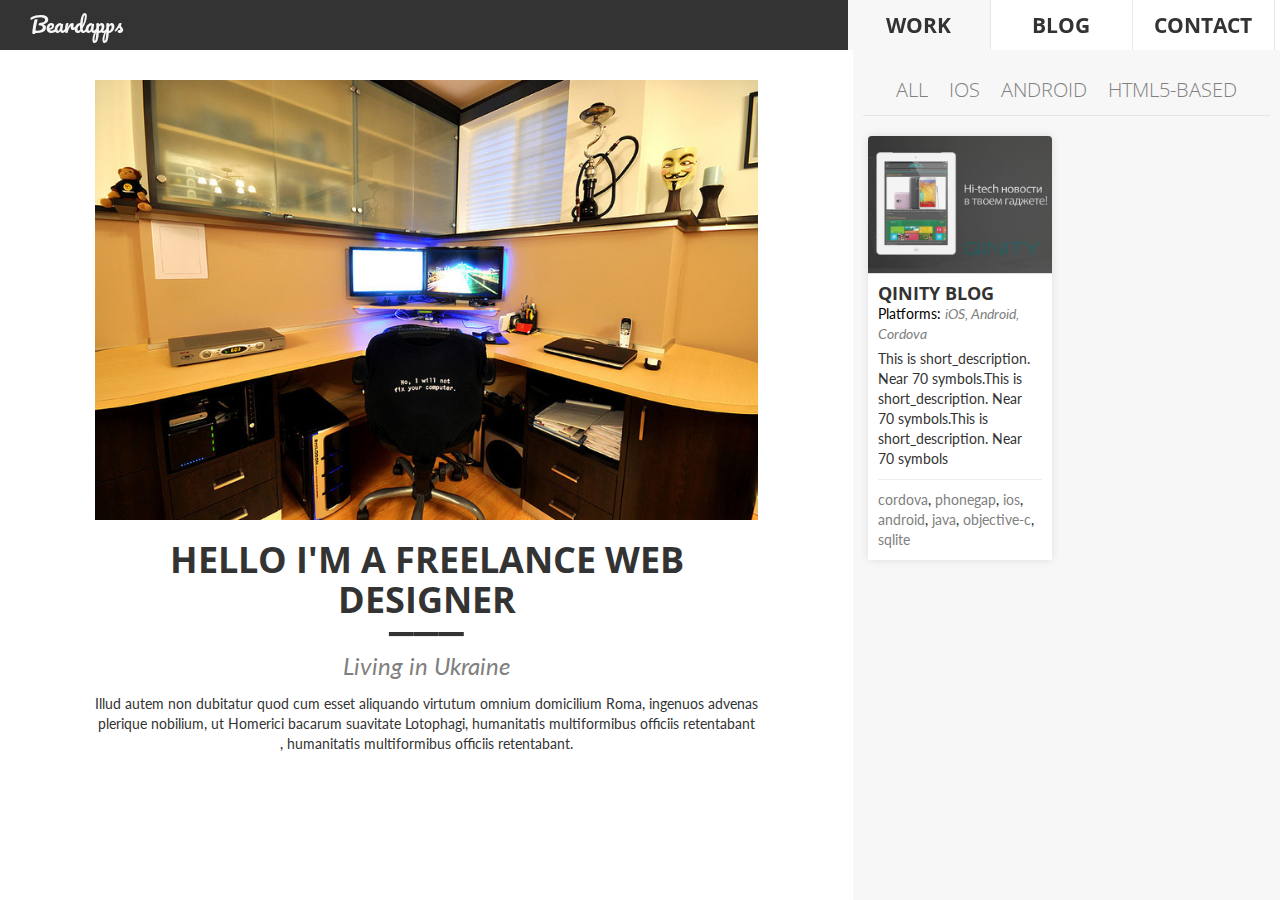
==== index.html @ c027e928 "First commit" ====
<!DOCTYPE html>
<html>
    <head>
    <meta charset="utf-8">
    <title>Welcome To My Portfolio - Eldun Malosanu</title>
    <link rel="icon" type="image/png" href="img/favicon.png">
    <meta name="viewport" content="width=device-width, initial-scale=1.0, maximum-scale=1.0, user-scalable=no">
    <!-- Bootstrap -->
    <link href="css/bootstrap.min.css" rel="stylesheet" media="screen">
    <link href="css/style.css" rel="stylesheet" media="screen">
    
    <!-- HTML5 shim and Respond.js IE8 support of HTML5 elements and media queries -->
    <!--[if lt IE 9]>
      <script src="js/bootstrap/respond.min.js"></script>
      <script src="js/bootstrap/html5shiv.js"></script>
    <![endif]-->
    
    </head>
    <body class="page-index">
        <div class="container" id="container">
        
            <div class="row top">
                <div class="col-lg-8 col-md-8 col-sm-7 col-left">
                    <div id="name" class="name"><a href="index.html"></a></div>
                </div>
                <div id="navbar" class="col-lg-4 col-md-4 col-sm-5 col-right"></div>
            </div>
            <div class="row bottom">
                <div class="col-lg-8 col-md-8 col-sm-7 col-left">
                    <div>
                        <section>
                            <div class="row text-center">
                                <div class="col-lg-12">
                                    
                                    <!--activity image-->
                                    <img class="img-responsive" style="width:100%" src="img/image-home-2.jpg" alt="Project header">
                                    
                                    <!--activity title -->
                                    <h1>hello i'm a freelance web designer</h1>
                                    <h1 class="spacer">___</h1>
                                    
                                    <!--activity descritpion-->
                                    <p class="work">Living in Ukraine</p>
                                    <p>Illud autem non dubitatur quod cum esset aliquando virtutum omnium domicilium Roma, ingenuos advenas plerique nobilium, ut Homerici bacarum suavitate Lotophagi, humanitatis multiformibus officiis retentabant , humanitatis multiformibus officiis retentabant.</p>
                                
                                </div>
                            </div>   
                        </section>
                    </div>
                </div>
                <div class="col-lg-4 col-md-4 col-sm-5 col-right">
                    <div id="scroll-shadow"></div>
                    
                    <h1 class="visible-xs section-header">Last work</h1>
                    <h1 class="visible-xs text-center spacer">___</h1>
                    
                    <!--work choice-->
                    <div id="item-choice" class="item-choice"></div>
                    
                    <section class="row" id="Grid"></section>

                    <a class="btn btn-block scroll-top visible-xs">
                        <img src="img/icon/icon-chevron.png" alt="Scroll top">
                    </a>
                </div>
            </div>                        
        </div>  
                
        <script src="js/jquery.js"></script>
        
        <!-- FASTCLICK -->
        <script src="js/plugins/fastclick/fastclick.js"></script>
        <!-- SMOOTH SCROLL -->
        <script src="js/plugins/smooth-scroll/jquery.smooth-scroll.min.js"></script>
        <!-- MIXITUP -->
        <script src="js/plugins/mixitup/jquery.mixitup.min.js"></script>
        
        <script src="js/main.js"></script>
    </body>
</html>
---- css/style.css ----
@import url(http://fonts.googleapis.com/css?family=Lato:300,400,400italic|Open+Sans+Condensed:300,700|Pacifico);
body {
  font-family: 'Lato', sans-serif;
}
.heading {
  font-family: 'Open Sans Condensed', sans-serif;
}
h1,
h2,
h3,
h4,
ul.pager {
  font-family: 'Open Sans Condensed', sans-serif;
  text-transform: uppercase;
  font-weight: 700 !important;
}
.spacer {
  margin: 0;
  font-size: 60px;
  top: -35px;
  line-height: 20px;
  position: relative;
}
.social {
  background-color: #333333;
}
.social:hover {
  background-color: #0d0d0d;
}
input:focus {
  outline: none;
  border: none !important;
  box-shadow: none !important;
}
textarea {
  resize: none;
}
textarea:focus {
  outline: none;
  border: none !important;
  box-shadow: none !important;
}
.form-control {
  border: none;
  border-radius: 0;
  box-shadow: none;
  -webkit-transition: none;
  transition: none;
}
.btn-grey {
  background: #e6e6e6;
  color: #808080;
}
.btn-grey:hover {
  color: #333333;
  background: #cccccc;
}
::-webkit-scrollbar {
  width: 12px;
}
::-webkit-scrollbar-track {
  background: #e6e6e6;
}
::-webkit-scrollbar-thumb {
  background: #cccccc;
}
::-webkit-scrollbar-thumb:window-inactive {
  background: #cccccc;
}
#Grid .mix {
  opacity: 0;
  display: none;
}
a.scroll-top {
  background: #fff;
  -webkit-border-radius: 0;
  -moz-border-radius: 0;
  border-radius: 0;
  -webkit-background-clip: padding-box;
  -moz-background-clip: padding;
  background-clip: padding-box;
  border: none;
  padding: 15px 0;
}
.carousel-image {
  max-width: 120%;
  vertical-align: middle;
  top: -9999px;
  bottom: -9999px;
  left: -9999px;
  right: -9999px;
  margin: auto;
  max-width: 100%;
  max-height: 100%;
}
a.scroll-top img {
  width: 60px;
}
.load-more+.scroll-top {
  margin-top: 0;
}
html,
body,
.container {
  height: 100%;
}
.container {
  width: 100%;
  max-width: 100%;
  margin: 0;
  padding: 0;
}
@media (min-width: 768px) {
  .container {
    width: 100%;
    max-width: 100%;
  }
}
@media (min-width: 992px) {
  .container {
    width: 100%;
    max-width: 100%;
  }
}
@media (min-width: 1200px) {
  .container {
    width: 100%;
    max-width: 100%;
  }
}
.row {
  margin: 0;
}
.row.top {
  position: static;
}
@media (min-width: 768px) {
  .row.top {
    position: fixed;
    width: 100%;
  }
}
.row.top .col-left .name {
  font-family: 'Pacifico', cursive;
  font-size: 1.5em;
  padding: 10px 30px;
  margin-bottom: 0;
  background: #333333;
}
.row.top .col-left .name a {
  color: #f7f7f7;
  text-decoration: none;
}
.row.top .col-right nav {
  border-bottom: 1px solid #e6e6e6;
}
@media (min-width: 768px) {
  .row.top .col-right nav {
    border: none;
  }
}
.row.top .col-right nav .list-inline {
  display: table;
  width: 100%;
  text-align: center;
  margin-bottom: 0;
}
.row.top .col-right nav .list-inline li {
  display: table-cell;
  padding: 0;
  width: 25%;
}
.row.top .col-right nav .list-inline li.last a {
  display: inline;
  border: none;
}
.row.top .col-right nav .list-inline li.last a:hover {
  background: #fff;
}
.row.top .col-right nav .list-inline li.active {
  background: #f7f7f7;
}
.row.top .col-right nav .list-inline li.active a:hover {
  background: #f7f7f7;
}
.row.top .col-right nav .list-inline li a {
  display: block;
  font-family: 'Open Sans Condensed', sans-serif;
  font-weight: bold;
  text-transform: uppercase;
  color: #333333;
  border-right: 1px solid #e6e6e6;
  padding: 10px 0;
  font-size: 16px;
}
@media (min-width: 768px) and (max-width: 992px) {
  .row.top .col-right nav .list-inline li a {
    padding: 14px 0;
  }
}
@media (min-width: 992px) {
  .row.top .col-right nav .list-inline li a {
    font-size: 21px;
  }
}
@media (min-width: 468px) and (max-width: 768px) {
  .row.top .col-right nav .list-inline li a {
    font-size: 21px;
  }
}
.row.top .col-right nav .list-inline li a:hover {
  color: #0d0d0d;
  text-decoration: none;
  background: #e6e6e6;
}
.row.top .col-right .social {
  position: relative;
  top: -3px;
  width: 24px;
  height: 24px;
}
@media (min-width: 992px) {
  .row.top .col-right .social {
    width: 32px;
    height: 32px;
  }
}
@media (min-width: 468px) and (max-width: 768px) {
  .row.top .col-right .social {
    width: 32px;
    height: 32px;
  }
}
.row.bottom {
  padding-top: 0;
  height: 100%;
}
@media (min-width: 768px) {
  .row.bottom {
    padding-top: 50px;
  }
}
.row.bottom .col-left ul.pager li > a {
  -webkit-border-radius: 0;
  -moz-border-radius: 0;
  border-radius: 0;
  -webkit-background-clip: padding-box;
  -moz-background-clip: padding;
  background-clip: padding-box;
  border: none;
  font-size: 25px;
  color: #333333;
}
.row.bottom .col-left ul.pager li > a:hover {
  color: #0d0d0d;
  background-color: #f7f7f7;
}
.row.bottom .col-left ul.pager .disabled > a {
  color: #cccccc;
}
.row.bottom .col-left ul.pager .disabled > a:hover {
  color: #cccccc;
  background-color: #fff;
}
.row.bottom .col-left .share {
  margin: 0;
}
.row.bottom .col-left .social {
  width: 30px;
}
.row.bottom .col-left hr.sm {
  margin-top: 10px;
  margin-bottom: 10px;
}
.row.bottom .col-left label {
  font-weight: 400;
}
.row.bottom .col-left .work {
  font-size: 24px;
  font-style: italic;
  color: #808080;
}
.row.bottom .col-left section {
  padding: 30px 20px;
}
@media (min-width: 1200px) {
  .row.bottom .col-left section {
    padding: 30px 80px;
  }
}
@media (min-width: 992px) and (max-width: 1200px) {
  .row.bottom .col-left section {
    padding: 30px 40px;
  }
}
.row.bottom .col-left section .article-date {
  color: #cccccc;
  margin-bottom: 5px;
  font-style: italic;
  font-size: 24px;
}
.row.bottom .col-left section .article-tags a,
.row.bottom .col-left section .item-tags a {
  color: #808080;
}
.row.bottom .col-left section .article-tags a:hover,
.row.bottom .col-left section .item-tags a:hover {
  color: #333333;
  text-decoration: none;
}
.row.bottom .col-left section .comment-date {
  color: #cccccc;
  margin-bottom: 5px;
  font-style: italic;
  font-size: 15px;
}
.row.bottom .col-left section .media-heading {
  margin: 0;
}
.row.bottom .col-right {
  background-color: #f7f7f7;
  border-top: 4px solid #e6e6e6;
}
@media (min-width: 768px) {
  .row.bottom .col-right {
    border: none;
  }
}
.row.bottom .col-right .item-choice {
  padding: 10px 10px 0 10px;
  text-align: center;
}
.row.bottom .col-right .item-choice a {
  font-family: 'Open Sans Condensed', sans-serif;
  font-size: 16px;
  font-weight: 300;
  color: #808080;
  text-transform: uppercase;
  text-align: center;
  padding: 5px;
}
@media (min-width: 468px) {
  .row.bottom .col-right .item-choice a {
    font-size: 20px;
    padding: 8px;
  }
}
@media (min-width: 768px) and (max-width: 1200px) {
  .row.bottom .col-right .item-choice a {
    font-size: 16px;
    padding: 5px;
  }
}
.row.bottom .col-right .item-choice a:hover,
.row.bottom .col-right .item-choice a:focus {
  text-decoration: none;
  color: #0d0d0d;
}
.row.bottom .col-right .item-choice hr {
  margin-top: 10px;
  margin-bottom: 0;
  border-color: #e6e6e6;
}
.row.bottom .col-right .spacer {
  margin-bottom: 40px;
}
.row.bottom .col-right .load-more {
  padding: 20px 0;
  -webkit-border-radius: 0px;
  -moz-border-radius: 0px;
  border-radius: 0px;
  -webkit-background-clip: padding-box;
  -moz-background-clip: padding;
  background-clip: padding-box;
  border: none;
  background: #e6e6e6;
  font-size: 24px;
  font-family: 'Open Sans Condensed', sans-serif;
}
.row.bottom .col-right .load-more:hover {
  background: #f7f7f7;
}
.row.bottom .col-right .social {
  margin-right: 10px;
  width: 32px;
  height: 32px;
}
@media (min-width: 468px) {
  .row.bottom .col-right .social {
    width: 48px;
    height: 48px;
  }
}
.row.bottom .col-right .list-group {
  padding-bottom: 25px;
}
.row.bottom .col-right .list-group-item {
  margin: 5px 10px;
  padding: 0px;
  border: 1px solid #f7f7f7;
  font-size: 16px;
}
.row.bottom .col-right .list-group-item:hover {
  color: #0d0d0d;
  background: #e6e6e6;
}
.row.bottom .col-right .list-group-item:first-child {
  background-color: #f7f7f7;
  padding: 10px;
  margin-top: 0px;
}
@media (max-width: 468px) {
  .row.bottom .col-right section.row .col-xs-6 {
    width: 100%;
  }
}
.row.bottom .col-right h1.section-header {
  text-align: center;
  margin-bottom: 10px;
}
.row.bottom .col-right section {
  padding-top: 20px;
}
.row.bottom .col-right section.blog {
  padding-top: 0;
}
.row.bottom .col-right section .media {
  padding: 20px 10px;
  border-bottom: 1px solid #e6e6e6;
  margin: 0;
}
.row.bottom .col-right section .media:hover {
  background: #fff;
}
.row.bottom .col-right section .media-body h4 {
  font-size: 24px;
}
.row.bottom .col-right section .media-body .article-category {
  font-size: 18px;
  font-style: italic;
  color: #808080;
  margin: 0;
}
.row.bottom .col-right section .media-body .article-description {
  color: #333333;
  margin: 0;
}
.row.bottom .col-right section .media-body .article-date {
  color: #cccccc;
  margin-bottom: 5px;
}
.row.bottom .col-right section .media-body .label {
  border-radius: 0;
  padding: .1em .4em .1em;
  background: #808080;
}
.row.bottom .col-right section .media-heading {
  margin: 0;
}
@media (min-width: 768px) and (max-width: 992px) {
  .row.bottom > div {
    height: 100%;
    overflow: auto;
    -webkit-overflow-scrolling: touch;
  }
}
@media (min-width: 992px) {
  .row.bottom > div {
    height: 100%;
    overflow: auto;
  }
}
.row.top > div,
.row.bottom > div {
  padding: 0;
}
.panel.btn-footer .panel-footer {
  padding: 0;
}
.panel.btn-footer .panel-footer .btn {
  border-radius: 0;
}
.panel.contact .panel-body {
  background: #f7f7f7;
  border-radius: 4px;
}
.panel.contact.panel-default {
  border: none;
}
.panel.item {
  border: none;
  -webkit-box-shadow: 0 0 10px rgba(0,0,0,0.1);
  -moz-box-shadow: 0 0 10px rgba(0,0,0,0.1);
  box-shadow: 0 0 10px rgba(0,0,0,0.1);
}
.panel.item a {
  color: #333333;
}
.panel.item a:hover {
  color: #0d0d0d;
  text-decoration: none;
}
.panel.item hr {
  margin-top: 10px;
  margin-bottom: 10px;
}
.panel.item .panel-heading {
  padding: 0;
  background: #cccccc;
}
.panel.item .panel-body {
  background: #fff;
  padding: 0 10px;
}
.panel.item .item-img {
  border-top-right-radius: 4px;
  border-top-left-radius: 4px;
  opacity: 0.8;
  filter: alpha(opacity=80);
}
.panel.item .item-img:hover {
  opacity: 1;
  filter: alpha(opacity=100);
}
.panel.item .item-title {
  margin-bottom: 0;
}
.panel.item .item-category {
  font-style: italic;
  color: #808080;
  margin-bottom: 5px;
}
.panel.item .item-mail {
  font-size: 24px;
  background: #e6e6e6;
  padding: 30px 50px;
  text-align: center;
}
.panel.item .item-tags a {
  color: #808080;
}
.panel.item .item-tags a:hover {
  color: #333333;
  text-decoration: none;
}
.panel.item .item-social {
  margin-bottom: 10px;
}
@media (min-width: 768px) {
  #scroll-shadow:before {
    content: "";
    display: block;
    height: 16px;
    width: 100%;
    background: url("../img/gradient.png");
    position: fixed;
    z-index: 2;
  }
  #scroll-shadow:after {
    content: "";
    display: block;
    height: 16px;
    width: 100%;
    background: #f7f7f7;
    position: relative;
    z-index: 4;
  }
}
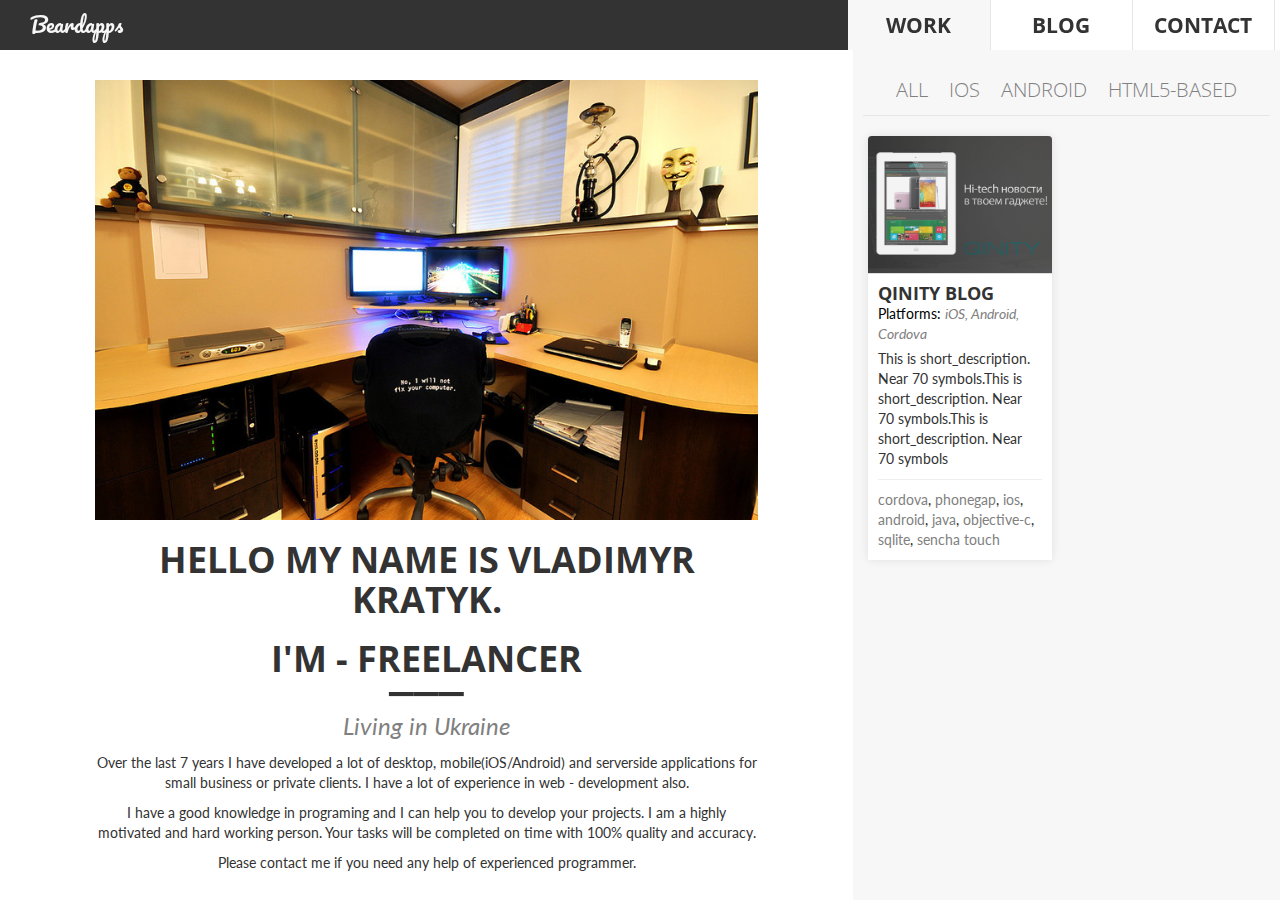
==== commit 41722f0e: "Add technology bar" ====
--- a/index.html
+++ b/index.html
@@ -36,12 +36,33 @@
                                     <img class="img-responsive" style="width:100%" src="img/image-home-2.jpg" alt="Project header">
                                     
                                     <!--activity title -->
-                                    <h1>hello i'm a freelance web designer</h1>
+                                    <h1>hello my name is vladimyr kratyk.</h1>
+                                    <h1>I'm - freelancer</h1>
                                     <h1 class="spacer">___</h1>
                                     
                                     <!--activity descritpion-->
                                     <p class="work">Living in Ukraine</p>
-                                    <p>Illud autem non dubitatur quod cum esset aliquando virtutum omnium domicilium Roma, ingenuos advenas plerique nobilium, ut Homerici bacarum suavitate Lotophagi, humanitatis multiformibus officiis retentabant , humanitatis multiformibus officiis retentabant.</p>
+                                    <p>Over the last 7 years I have developed a lot of desktop, mobile(iOS/Android) and serverside applications for small business or private clients.
+                                    I have a lot of experience in web - development also.</p>
+                                    <p>I have a good knowledge in programing and I can help you to develop your projects. I am a highly motivated and hard working person. Your tasks will be completed on time with 100% quality and accuracy.</p> 
+                                    <p>Please contact me if you need any help of experienced programmer.</p>
+
+                                    <section id="tech" class="tech">
+                                        <h2 class="text-center">TECHNOLOGIES WHICH I USE</h2> 
+                                        <ul class="unstyled inline text-center">  
+                                            <li><img src="img/technology/android.png" alt=""></li>
+                                            <li><img src="img/technology/ios.png" alt=""></li>
+                                            <li><img src="img/technology/cordova.png" alt=""></li>
+                                            <li><img src="img/technology/php.png" alt=""></li>
+                                            <li><img src="img/technology/mysql.png" alt=""></li>
+                                            <li><img src="img/technology/angularjs.png" alt=""></li>
+                                            <li><img src="img/technology/jquery.png" alt=""></li>
+                                            <li><img src="img/technology/css.png" alt=""></li>
+                                            <li><img src="img/technology/html5.png" alt=""></li>
+                                            <li><img src="img/technology/grunt.png" alt=""></li>
+                                            <li><img src="img/technology/java.png" alt=""></li>
+                                        </ul>
+                                    </section>
                                 
                                 </div>
                             </div>   
--- a/css/style.css
+++ b/css/style.css
@@ -93,6 +93,22 @@
   max-width: 100%;
   max-height: 100%;
 }
+.tech {
+  padding: 0 0;
+}
+ul.unstyled {
+  margin-left: 0;
+  list-style: none;
+}
+.tech ul>li {
+  padding: 0 20px;
+  margin-bottom: 20px;
+}
+ul.inline>li {
+  display: inline-block;
+  padding-left: 5px;
+  padding-right: 5px;
+}
 a.scroll-top img {
   width: 60px;
 }
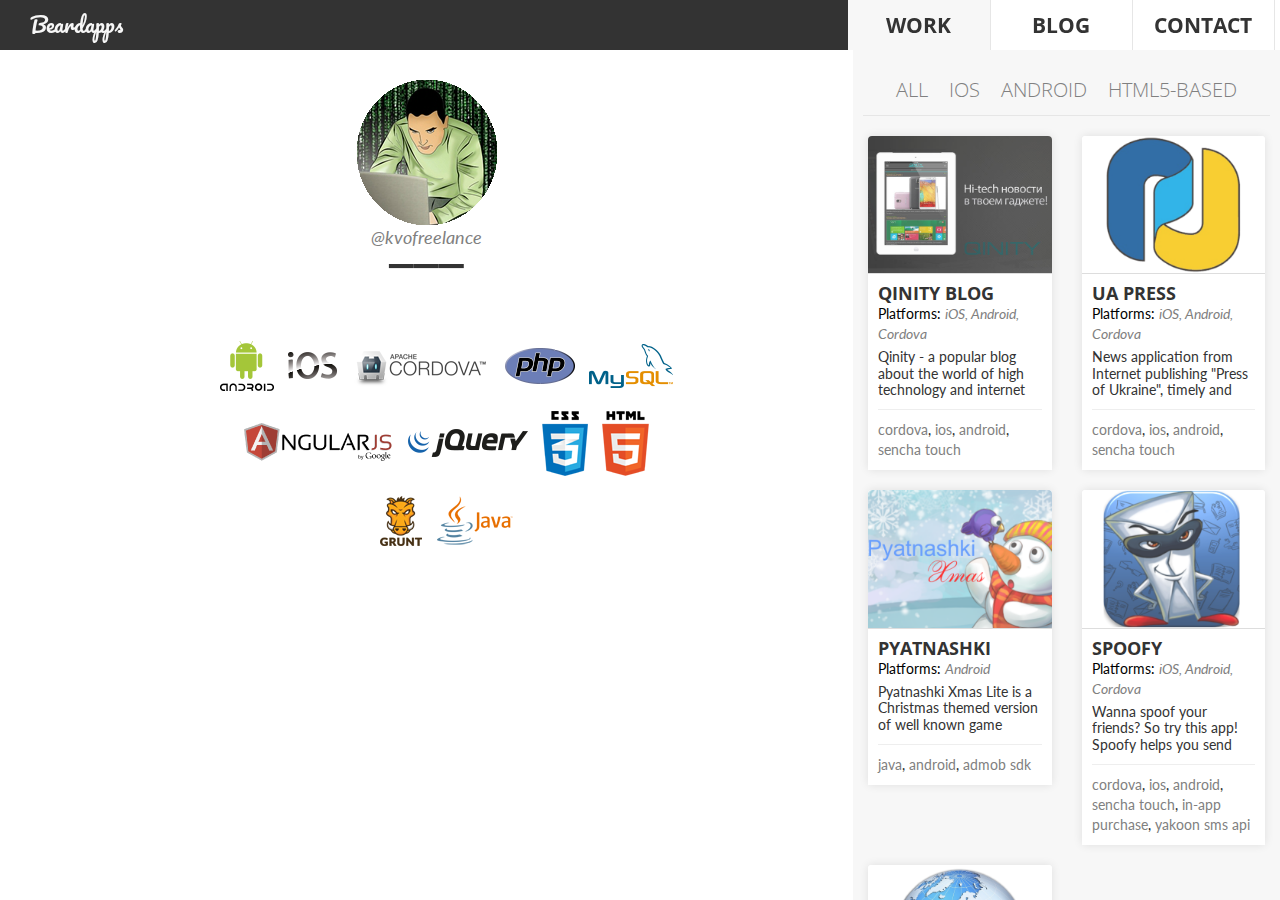
==== commit 3b72739b: "Add some new projects" ====
--- a/index.html
+++ b/index.html
@@ -2,7 +2,7 @@
 <html>
     <head>
     <meta charset="utf-8">
-    <title>Welcome To My Portfolio - Eldun Malosanu</title>
+    <title>Welcome To My Portfolio - Vladimyr Kratyk</title>
     <link rel="icon" type="image/png" href="img/favicon.png">
     <meta name="viewport" content="width=device-width, initial-scale=1.0, maximum-scale=1.0, user-scalable=no">
     <!-- Bootstrap -->
@@ -21,7 +21,16 @@
         
             <div class="row top">
                 <div class="col-lg-8 col-md-8 col-sm-7 col-left">
-                    <div id="name" class="name"><a href="index.html"></a></div>
+                    <div id="name" class="name">
+                        <a style="" href="index.html"></a>
+                        <!--<a style="float: left;" href="index.html"></a>
+                        <div style="text-align: right;">
+                            <a href="javascript:void(0)" onclick="$(this).loadScripts('ua')"><img class="flag-image" src="img/ukraine.jpg"></a>
+                            <a href="javascript:void(0)" onclick="$(this).loadScripts('ru')"><img class="flag-image" src="img/russia.jpg"></a>
+                            <a href="javascript:void(0)" onclick="$(this).loadScripts('en')"><img class="flag-image" src="img/usa.jpg"></a>
+                        </div>-->
+                    </div>
+                    
                 </div>
                 <div id="navbar" class="col-lg-4 col-md-4 col-sm-5 col-right"></div>
             </div>
@@ -32,23 +41,42 @@
                             <div class="row text-center">
                                 <div class="col-lg-12">
                                     
-                                    <!--activity image-->
-                                    <img class="img-responsive" style="width:100%" src="img/image-home-2.jpg" alt="Project header">
+                                    <!--activity image
+                                    <!--<div class="box-note">
+                                      <div id="slider-note" class="carousel slide" data-ride="carousel" data-interval="10000">
+                                        <div class="carousel-inner">
+                                          <div class="item active">
+                                            A little knowledge that acts is worth infinitely 
+                                            more than much knowledge that is idle
+                                          </div>
+                                          <div class="item">
+                                            Iam available for freelance, if you need my services please
+                                            send me an email :)
+                                          </div>
+                                        </div>
+                                      </div>
+                                    </div>-->
+                                    <div class="portrait-img-area">
+                                      <img src="img/avatar.png" alt="avatar" class="avatar">
+                                      <p class="work" style="font-size: 18px;">@kvofreelance</p>
+                                      <!--<div class="profile-links">
+                                        <a href="" class="facebook" data-toggle="tooltip" data-placement="left" title="" data-original-title="Facebook"><i class="fa fa-facebook"></i></a>
+                                        <a href="" class="twitter" data-toggle="tooltip" data-placement="right" title="" data-original-title="Twitter"><i class="fa fa-twitter"></i></a>
+                                      </div>-->
+                                    </div>
                                     
                                     <!--activity title -->
-                                    <h1>hello my name is vladimyr kratyk.</h1>
-                                    <h1>I'm - freelancer</h1>
+                                    <div id="start-welcome" >
+                                    </div>
                                     <h1 class="spacer">___</h1>
                                     
                                     <!--activity descritpion-->
-                                    <p class="work">Living in Ukraine</p>
-                                    <p>Over the last 7 years I have developed a lot of desktop, mobile(iOS/Android) and serverside applications for small business or private clients.
-                                    I have a lot of experience in web - development also.</p>
-                                    <p>I have a good knowledge in programing and I can help you to develop your projects. I am a highly motivated and hard working person. Your tasks will be completed on time with 100% quality and accuracy.</p> 
-                                    <p>Please contact me if you need any help of experienced programmer.</p>
+                                    <p id="living" class="work"></p>
+                                    <div id="full-description">
+                                    </div>
 
                                     <section id="tech" class="tech">
-                                        <h2 class="text-center">TECHNOLOGIES WHICH I USE</h2> 
+                                        <h2 id="technology-desc" class="text-center"></h2> 
                                         <ul class="unstyled inline text-center">  
                                             <li><img src="img/technology/android.png" alt=""></li>
                                             <li><img src="img/technology/ios.png" alt=""></li>
--- a/css/style.css
+++ b/css/style.css
@@ -109,6 +109,75 @@
   padding-left: 5px;
   padding-right: 5px;
 }
+
+.portrait-img-area {
+  width: 160px;
+  margin: 0 auto;
+  position: relative;
+}
+.avatar {
+  width: 140px;
+}
+a.facebook {
+  left: -10px;
+  bottom: 0;
+  background: #2C92AC;
+  color: white;
+}
+.fa {
+  display: inline-block;
+  font-family: FontAwesome;
+  font-style: normal;
+  font-weight: normal;
+  line-height: 1;
+  -webkit-font-smoothing: antialiased;
+  -moz-osx-font-smoothing: grayscale;
+}
+.contact-logo {
+  width: 30px;
+  float: left;
+}
+.contact-text {
+  line-height: 30px;
+  padding-left: 35px;
+}
+.flag-image {
+  height: 10px;
+}
+.box-note {
+  position: relative;
+  max-width: 350px;
+  margin: 30px auto;
+  background: #249ebd;
+  padding: 10px 15px;
+  color: white;
+  border-radius: 10px;
+}
+.box-note:after {
+  content: "";
+  border-top: 10px solid #249ebd;
+  border-left: 10px solid transparent;
+  border-right: 10px solid transparent;
+  position: absolute;
+  margin-left: -10px;
+  left: 50%;
+  bottom: -10px;
+}
+.download-link {
+  margin-right: 10px;
+  opacity: 0.8;
+}
+.download-link:hover, .download-link:active {
+  opacity: 1;
+}
+.item-description {
+  text-overflow: ellipsis;
+  word-wrap: break-word;
+  overflow: hidden;
+  max-height: 3.6em;
+  line-height: 1.2em;
+}
+
 a.scroll-top img {
   width: 60px;
 }
@@ -522,7 +591,7 @@
 }
 .panel.item .panel-heading {
   padding: 0;
-  background: #cccccc;
+  background: #ffffff;
 }
 .panel.item .panel-body {
   background: #fff;
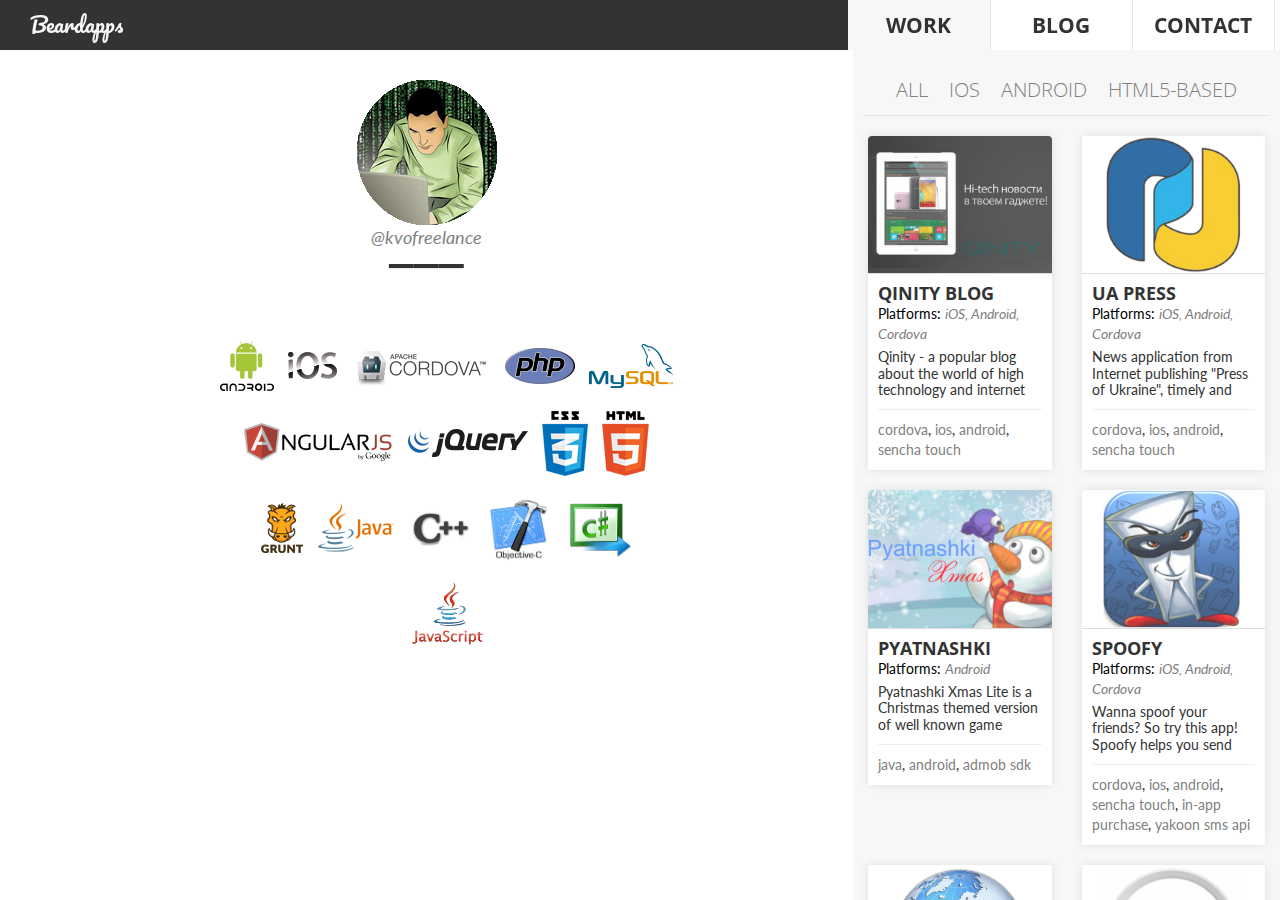
==== commit 68e1a396: "Add some new technologies" ====
--- a/index.html
+++ b/index.html
@@ -89,6 +89,10 @@
                                             <li><img src="img/technology/html5.png" alt=""></li>
                                             <li><img src="img/technology/grunt.png" alt=""></li>
                                             <li><img src="img/technology/java.png" alt=""></li>
+                                            <li><img src="img/technology/c++.png" alt=""></li>
+                                            <li><img src="img/technology/objectivec.png" alt=""></li>
+                                            <li><img src="img/technology/csharp.png" alt=""></li>
+                                            <li><img src="img/technology/js.png" alt=""></li>
                                         </ul>
                                     </section>
                                 
